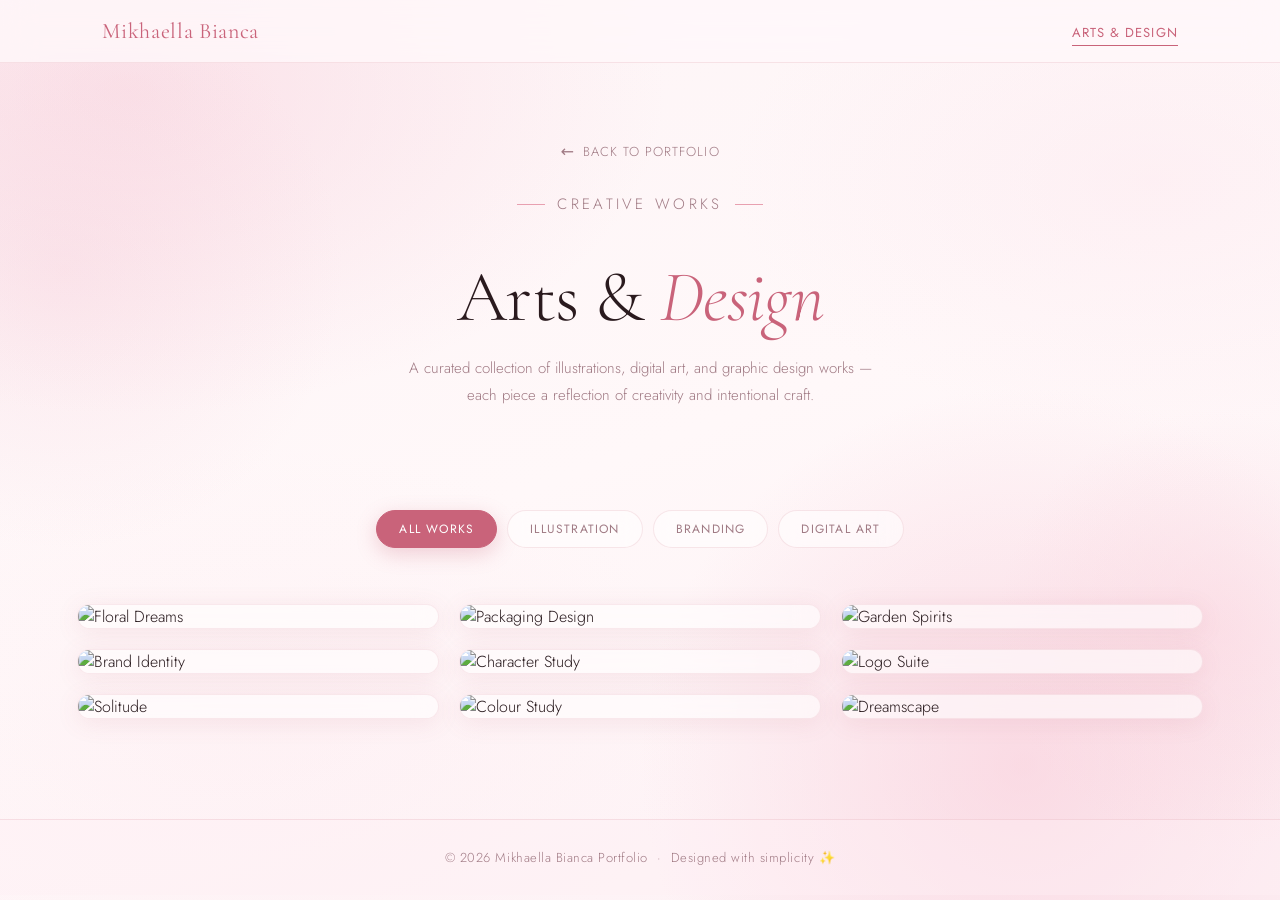
==== arts.html @ 5d2d9bb5 "Landing Page for arts and design" ====
<!DOCTYPE html>
<html lang="en">
<head>
  <meta charset="UTF-8" />
  <meta name="viewport" content="width=device-width, initial-scale=1.0"/>
  <title>Arts & Design — Bianca Mikhaella</title>
  <link rel="icon" type="image/png" href="icons/portfolioicon.png">
  <link rel="preconnect" href="https://fonts.googleapis.com">
  <link rel="preconnect" href="https://fonts.gstatic.com" crossorigin>
  <link href="https://fonts.googleapis.com/css2?family=Cormorant+Garamond:ital,wght@0,300;0,400;0,500;1,300;1,400&family=Jost:wght@300;400;500;600&display=swap" rel="stylesheet">
  <style>

    *, *::before, *::after {
      margin: 0; padding: 0;
      box-sizing: border-box;
      scroll-behavior: smooth;
    }

    :root {
      --rose:        #c9637a;
      --rose-light:  #e8a0b0;
      --rose-pale:   #f5d6de;
      --blush:       #fdf0f3;
      --cream:       #fefaf8;
      --text-dark:   #2a1a1e;
      --text-mid:    #6b4a52;
      --text-soft:   #a07a84;
      --border:      rgba(201,99,122,0.15);
      --glass:       rgba(255,255,255,0.55);
      --glass-nav:   rgba(255,248,250,0.80);
      --shadow-card: 0 4px 24px rgba(180,80,100,0.10);
      --serif:       'Cormorant Garamond', Georgia, serif;
      --sans:        'Jost', system-ui, sans-serif;
      --radius:      16px;
    }

    body {
      font-family: var(--sans);
      font-weight: 300;
      color: var(--text-dark);
      background: var(--cream);
      overflow-x: hidden;
      -webkit-font-smoothing: antialiased;
    }

    /* ── BACKGROUND MESH ── */
    body::before {
      content: '';
      position: fixed;
      inset: 0;
      background:
        radial-gradient(ellipse 70% 60% at 10% 10%,  #f8d0dc88 0%, transparent 60%),
        radial-gradient(ellipse 60% 50% at 90% 20%,  #fce4ec66 0%, transparent 55%),
        radial-gradient(ellipse 50% 70% at 80% 85%,  #f7c5d488 0%, transparent 60%),
        radial-gradient(ellipse 65% 55% at 20% 80%,  #fde8ee55 0%, transparent 55%),
        linear-gradient(160deg, #fdf4f6 0%, #fff8f9 50%, #fdf0f4 100%);
      z-index: -2;
      pointer-events: none;
    }

    body::after {
      content: '';
      position: fixed;
      inset: 0;
      background-image:
        radial-gradient(circle 280px at 5% 30%, #f2b8ca33, transparent),
        radial-gradient(circle 220px at 95% 70%, #f9cdd966, transparent);
      animation: driftBg 18s ease-in-out infinite alternate;
      z-index: -1;
      pointer-events: none;
    }

    @keyframes driftBg {
      0%   { transform: translate(0, 0) scale(1); }
      50%  { transform: translate(20px, -15px) scale(1.03); }
      100% { transform: translate(-10px, 10px) scale(0.98); }
    }

    ::-webkit-scrollbar { width: 6px; }
    ::-webkit-scrollbar-track { background: var(--blush); }
    ::-webkit-scrollbar-thumb { background: var(--rose-light); border-radius: 3px; }

    /* ── NAV ── */
    nav {
      width: 100%;
      padding: 18px 8%;
      display: flex;
      justify-content: space-between;
      align-items: center;
      position: fixed;
      top: 0;
      z-index: 1000;
      background: var(--glass-nav);
      backdrop-filter: blur(16px);
      -webkit-backdrop-filter: blur(16px);
      border-bottom: 1px solid var(--border);
      transition: box-shadow 0.3s;
    }

    nav.scrolled { box-shadow: 0 4px 20px rgba(180,80,100,0.08); }

    nav h2 {
      font-family: var(--serif);
      font-size: 22px;
      font-weight: 400;
      color: var(--rose);
      letter-spacing: 0.03em;
      text-decoration: none;
    }

    nav h2 a {
      color: inherit;
      text-decoration: none;
    }

    nav ul {
      display: flex;
      gap: 32px;
      list-style: none;
    }

    nav ul li a {
      text-decoration: none;
      color: var(--text-mid);
      font-size: 13px;
      font-weight: 400;
      letter-spacing: 0.08em;
      text-transform: uppercase;
      position: relative;
      transition: color 0.25s;
    }

    nav ul li a::after {
      content: '';
      position: absolute;
      bottom: -4px; left: 0;
      width: 0; height: 1px;
      background: var(--rose);
      transition: width 0.3s ease;
    }

    nav ul li a:hover { color: var(--rose); }
    nav ul li a:hover::after { width: 100%; }
    nav ul li a.active { color: var(--rose); }
    nav ul li a.active::after { width: 100%; }

    /* ── PAGE HERO ── */
    .page-hero {
      padding: 140px 8% 60px;
      text-align: center;
    }

    .page-hero-eyebrow {
      font-size: 11px;
      letter-spacing: 0.22em;
      text-transform: uppercase;
      color: var(--rose);
      margin-bottom: 16px;
      display: flex;
      align-items: center;
      justify-content: center;
      gap: 12px;
    }

    .page-hero-eyebrow::before,
    .page-hero-eyebrow::after {
      content: '';
      display: inline-block;
      width: 28px;
      height: 1px;
      background: var(--rose-light);
    }

    .page-hero h1 {
      font-family: var(--serif);
      font-size: clamp(44px, 7vw, 72px);
      font-weight: 300;
      color: var(--text-dark);
      line-height: 1.08;
      letter-spacing: -0.01em;
      margin-bottom: 18px;
    }

    .page-hero h1 em {
      font-style: italic;
      color: var(--rose);
    }

    .page-hero p {
      font-size: 15px;
      color: var(--text-soft);
      max-width: 480px;
      margin: 0 auto 40px;
      line-height: 1.85;
    }

    /* ── FILTER TABS ── */
    .filter-bar {
      display: flex;
      justify-content: center;
      gap: 10px;
      flex-wrap: wrap;
      margin-bottom: 56px;
      padding: 0 8%;
    }

    .filter-btn {
      padding: 9px 22px;
      border-radius: 30px;
      border: 1px solid var(--border);
      background: var(--glass);
      backdrop-filter: blur(10px);
      color: var(--text-soft);
      font-family: var(--sans);
      font-size: 12px;
      font-weight: 400;
      letter-spacing: 0.1em;
      text-transform: uppercase;
      cursor: pointer;
      transition: all 0.25s ease;
    }

    .filter-btn:hover {
      border-color: var(--rose-light);
      color: var(--rose);
    }

    .filter-btn.active {
      background: var(--rose);
      border-color: var(--rose);
      color: #fff;
      box-shadow: 0 6px 20px rgba(201,99,122,0.28);
    }

    /* ── MASONRY GRID ── */
    .masonry-wrap {
      padding: 0 6% 80px;
    }

    .masonry {
      columns: 3;
      column-gap: 20px;
    }

    .masonry-item {
      break-inside: avoid;
      margin-bottom: 20px;
      border-radius: var(--radius);
      overflow: hidden;
      background: var(--glass);
      backdrop-filter: blur(12px);
      border: 1px solid rgba(201,99,122,0.12);
      box-shadow: var(--shadow-card);
      cursor: pointer;
      position: relative;
      transition: transform 0.35s ease, box-shadow 0.35s ease;
      opacity: 0;
      transform: translateY(30px);
    }

    .masonry-item.visible {
      opacity: 1;
      transform: translateY(0);
      transition: opacity 0.6s ease, transform 0.6s ease, box-shadow 0.35s ease;
    }

    .masonry-item:hover {
      transform: translateY(-6px) scale(1.01);
      box-shadow: 0 20px 48px rgba(180,80,100,0.16);
    }

    .masonry-item img {
      width: 100%;
      display: block;
      object-fit: cover;
      transition: transform 0.5s ease, filter 0.4s ease;
      filter: saturate(0.92);
    }

    .masonry-item:hover img {
      transform: scale(1.04);
      filter: saturate(1.1);
    }

    /* ── ITEM OVERLAY ── */
    .item-overlay {
      position: absolute;
      inset: 0;
      background: linear-gradient(to top, rgba(42,10,18,0.75) 0%, transparent 55%);
      opacity: 0;
      transition: opacity 0.35s ease;
      display: flex;
      align-items: flex-end;
      padding: 22px;
    }

    .masonry-item:hover .item-overlay { opacity: 1; }

    .item-info { color: #fff; }

    .item-category {
      font-size: 10px;
      letter-spacing: 0.18em;
      text-transform: uppercase;
      color: var(--rose-light);
      margin-bottom: 5px;
    }

    .item-title {
      font-family: var(--serif);
      font-size: 18px;
      font-weight: 400;
      line-height: 1.2;
    }

    /* ── LIGHTBOX ── */
    .lightbox {
      position: fixed;
      inset: 0;
      z-index: 2000;
      background: rgba(20, 5, 10, 0.88);
      backdrop-filter: blur(12px);
      display: flex;
      align-items: center;
      justify-content: center;
      opacity: 0;
      pointer-events: none;
      transition: opacity 0.3s ease;
      padding: 32px;
    }

    .lightbox.open {
      opacity: 1;
      pointer-events: all;
    }

    .lightbox-inner {
      max-width: 820px;
      width: 100%;
      background: rgba(255,248,250,0.96);
      border-radius: 20px;
      overflow: hidden;
      box-shadow: 0 32px 80px rgba(0,0,0,0.4);
      transform: scale(0.92);
      transition: transform 0.35s ease;
      display: flex;
      flex-direction: column;
    }

    .lightbox.open .lightbox-inner { transform: scale(1); }

    .lightbox-img {
      width: 100%;
      max-height: 480px;
      object-fit: cover;
      display: block;
    }

    .lightbox-body {
      padding: 28px 32px;
      display: flex;
      justify-content: space-between;
      align-items: flex-start;
      gap: 20px;
    }

    .lightbox-meta .lb-category {
      font-size: 10px;
      letter-spacing: 0.18em;
      text-transform: uppercase;
      color: var(--rose);
      margin-bottom: 6px;
    }

    .lightbox-meta .lb-title {
      font-family: var(--serif);
      font-size: 26px;
      font-weight: 400;
      color: var(--text-dark);
      margin-bottom: 8px;
    }

    .lightbox-meta .lb-desc {
      font-size: 14px;
      color: var(--text-soft);
      line-height: 1.75;
      max-width: 420px;
    }

    .lightbox-close {
      width: 38px;
      height: 38px;
      border-radius: 50%;
      background: var(--rose-pale);
      border: none;
      cursor: pointer;
      display: flex;
      align-items: center;
      justify-content: center;
      flex-shrink: 0;
      font-size: 18px;
      color: var(--rose);
      transition: background 0.2s;
    }

    .lightbox-close:hover { background: var(--rose-light); color: #fff; }

    /* ── BACK LINK ── */
    .back-link {
      display: inline-flex;
      align-items: center;
      gap: 8px;
      font-size: 13px;
      letter-spacing: 0.08em;
      text-transform: uppercase;
      color: var(--text-soft);
      text-decoration: none;
      transition: color 0.2s;
      margin-bottom: 28px;
    }

    .back-link:hover { color: var(--rose); }
    .back-link::before { content: '←'; font-size: 16px; }

    /* ── FOOTER ── */
    footer {
      text-align: center;
      padding: 28px;
      color: var(--text-soft);
      font-size: 13px;
      border-top: 1px solid var(--border);
      background: rgba(255,240,244,0.4);
      letter-spacing: 0.04em;
    }

    /* ── RESPONSIVE ── */
    @media (max-width: 900px) {
      .masonry { columns: 2; }
    }

    @media (max-width: 600px) {
      nav ul { gap: 14px; }
      nav ul li a { font-size: 11px; }
      .masonry { columns: 1; }
      .masonry-wrap { padding: 0 4% 60px; }
      .page-hero { padding: 120px 5% 40px; }
      .lightbox-body { flex-direction: column; }
    }

  </style>
</head>
<body>

  <!-- ══════════ NAV ══════════ -->
  <nav id="navbar">
    <h2><a href="index.html">Mikhaella Bianca</a></h2>
    <ul>
      <li><a href="arts.html" class="active">Arts & Design</a></li>
    </ul>
  </nav>

  <!-- ══════════ PAGE HERO ══════════ -->
  <div class="page-hero">
    <a href="index.html" class="back-link">Back to Portfolio</a>
    <p class="page-hero-eyebrow">Creative Works</p>
    <h1>Arts &amp; <em>Design</em></h1>
    <p>A curated collection of illustrations, digital art, and graphic design works — each piece a reflection of creativity and intentional craft.</p>
  </div>

  <!-- ══════════ FILTER BAR ══════════ -->
  <div class="filter-bar">
    <button class="filter-btn active" data-filter="all">All Works</button>
    <button class="filter-btn" data-filter="illustration">Illustration</button>
    <button class="filter-btn" data-filter="branding">Branding</button>
    <button class="filter-btn" data-filter="digital-art">Digital Art</button>
  </div>

  <!-- ══════════ MASONRY GALLERY ══════════ -->
  <div class="masonry-wrap">
    <div class="masonry" id="masonryGrid">

      <!-- Replace src with your actual artwork images -->

      <div class="masonry-item" data-category="illustration" data-title="Floral Dreams" data-desc="A soft illustration series exploring the quiet beauty of botanicals in bloom. Created with a warm, dreamy palette.">
        <img src="https://images.unsplash.com/photo-1579783902614-a3fb3927b6a5?w=600&auto=format&fit=crop" alt="Floral Dreams">
        <div class="item-overlay">
          <div class="item-info">
            <div class="item-category">Illustration</div>
            <div class="item-title">Floral Dreams</div>
          </div>
        </div>
      </div>

      <div class="masonry-item" data-category="branding" data-title="Brand Identity — Rosé Studio" data-desc="Complete brand identity design for a boutique creative studio. Includes logo, color palette, and typography system.">
        <img src="https://images.unsplash.com/photo-1561070791-2526d30994b5?w=600&auto=format&fit=crop" alt="Brand Identity">
        <div class="item-overlay">
          <div class="item-info">
            <div class="item-category">Branding</div>
            <div class="item-title">Rosé Studio Identity</div>
          </div>
        </div>
      </div>

      <div class="masonry-item" data-category="digital-art" data-title="Solitude" data-desc="A digital painting exploring themes of solitude and introspection through muted tones and soft light.">
        <img src="https://images.unsplash.com/photo-1634017839464-5c339ebe3cb4?w=600&auto=format&fit=crop" alt="Solitude">
        <div class="item-overlay">
          <div class="item-info">
            <div class="item-category">Digital Art</div>
            <div class="item-title">Solitude</div>
          </div>
        </div>
      </div>

      <div class="masonry-item" data-category="branding" data-title="Packaging Design" data-desc="Minimal product packaging design for a skincare brand — soft gradients and elegant typography.">
        <img src="https://images.unsplash.com/photo-1586495777744-4e6232bf5f8a?w=600&auto=format&fit=crop" alt="Packaging Design">
        <div class="item-overlay">
          <div class="item-info">
            <div class="item-category">Branding</div>
            <div class="item-title">Packaging Design</div>
          </div>
        </div>
      </div>

      <div class="masonry-item" data-category="illustration" data-title="Character Study" data-desc="A character illustration series inspired by quiet, everyday moments and the beauty of the mundane.">
        <img src="https://images.unsplash.com/photo-1618005182384-a83a8bd57fbe?w=600&auto=format&fit=crop" alt="Character Study">
        <div class="item-overlay">
          <div class="item-info">
            <div class="item-category">Illustration</div>
            <div class="item-title">Character Study</div>
          </div>
        </div>
      </div>

      <div class="masonry-item" data-category="digital-art" data-title="Colour Study No. 3" data-desc="An abstract exploration of color relationships and emotional resonance through layered gradients.">
        <img src="https://images.unsplash.com/photo-1541701494587-cb58502866ab?w=600&auto=format&fit=crop" alt="Colour Study">
        <div class="item-overlay">
          <div class="item-info">
            <div class="item-category">Digital Art</div>
            <div class="item-title">Colour Study No. 3</div>
          </div>
        </div>
      </div>

      <div class="masonry-item" data-category="illustration" data-title="Garden Spirits" data-desc="Whimsical botanical illustrations featuring imagined flora from a fantastical garden world.">
        <img src="https://images.unsplash.com/photo-1558618666-fcd25c85cd64?w=600&auto=format&fit=crop" alt="Garden Spirits">
        <div class="item-overlay">
          <div class="item-info">
            <div class="item-category">Illustration</div>
            <div class="item-title">Garden Spirits</div>
          </div>
        </div>
      </div>

      <div class="masonry-item" data-category="branding" data-title="Logo Suite" data-desc="A collection of minimal logo marks designed for various creative and lifestyle brands.">
        <img src="https://images.unsplash.com/photo-1626785774573-4b799315345d?w=600&auto=format&fit=crop" alt="Logo Suite">
        <div class="item-overlay">
          <div class="item-info">
            <div class="item-category">Branding</div>
            <div class="item-title">Logo Suite</div>
          </div>
        </div>
      </div>

      <div class="masonry-item" data-category="digital-art" data-title="Dreamscape" data-desc="Surreal digital landscape painting blending reality and imagination in soft, otherworldly hues.">
        <img src="https://images.unsplash.com/photo-1572375992501-4b0892d50c69?w=600&auto=format&fit=crop" alt="Dreamscape">
        <div class="item-overlay">
          <div class="item-info">
            <div class="item-category">Digital Art</div>
            <div class="item-title">Dreamscape</div>
          </div>
        </div>
      </div>

    </div>
  </div>

  <!-- ══════════ LIGHTBOX ══════════ -->
  <div class="lightbox" id="lightbox">
    <div class="lightbox-inner">
      <img src="" alt="" class="lightbox-img" id="lbImg">
      <div class="lightbox-body">
        <div class="lightbox-meta">
          <div class="lb-category" id="lbCategory"></div>
          <div class="lb-title" id="lbTitle"></div>
          <div class="lb-desc" id="lbDesc"></div>
        </div>
        <button class="lightbox-close" id="lbClose">✕</button>
      </div>
    </div>
  </div>

  <!-- ══════════ FOOTER ══════════ -->
  <footer>
    © 2026 Mikhaella Bianca Portfolio &nbsp;·&nbsp; Designed with simplicity ✨
  </footer>

  <script>
    /* ── Nav scroll shadow ── */
    window.addEventListener('scroll', () => {
      document.getElementById('navbar').classList.toggle('scrolled', window.scrollY > 20);
    });

    /* ── Scroll fade-in for masonry items ── */
    const observer = new IntersectionObserver((entries) => {
      entries.forEach((entry, i) => {
        if (entry.isIntersecting) {
          setTimeout(() => entry.target.classList.add('visible'), i * 80);
          observer.unobserve(entry.target);
        }
      });
    }, { threshold: 0.08 });

    document.querySelectorAll('.masonry-item').forEach(el => observer.observe(el));

    /* ── Filter ── */
    const filterBtns = document.querySelectorAll('.filter-btn');
    const items = document.querySelectorAll('.masonry-item');

    filterBtns.forEach(btn => {
      btn.addEventListener('click', () => {
        filterBtns.forEach(b => b.classList.remove('active'));
        btn.classList.add('active');

        const filter = btn.dataset.filter;

        items.forEach(item => {
          const match = filter === 'all' || item.dataset.category === filter;
          item.style.display = match ? '' : 'none';
        });
      });
    });

    /* ── Lightbox ── */
    const lightbox  = document.getElementById('lightbox');
    const lbImg     = document.getElementById('lbImg');
    const lbTitle   = document.getElementById('lbTitle');
    const lbDesc    = document.getElementById('lbDesc');
    const lbCat     = document.getElementById('lbCategory');
    const lbClose   = document.getElementById('lbClose');

    items.forEach(item => {
      item.addEventListener('click', () => {
        lbImg.src          = item.querySelector('img').src;
        lbImg.alt          = item.dataset.title;
        lbTitle.textContent = item.dataset.title;
        lbDesc.textContent  = item.dataset.desc;
        lbCat.textContent   = item.querySelector('.item-category').textContent;
        lightbox.classList.add('open');
        document.body.style.overflow = 'hidden';
      });
    });

    function closeLightbox() {
      lightbox.classList.remove('open');
      document.body.style.overflow = '';
    }

    lbClose.addEventListener('click', closeLightbox);
    lightbox.addEventListener('click', (e) => { if (e.target === lightbox) closeLightbox(); });
    document.addEventListener('keydown', (e) => { if (e.key === 'Escape') closeLightbox(); });
  </script>

</body>
</html>
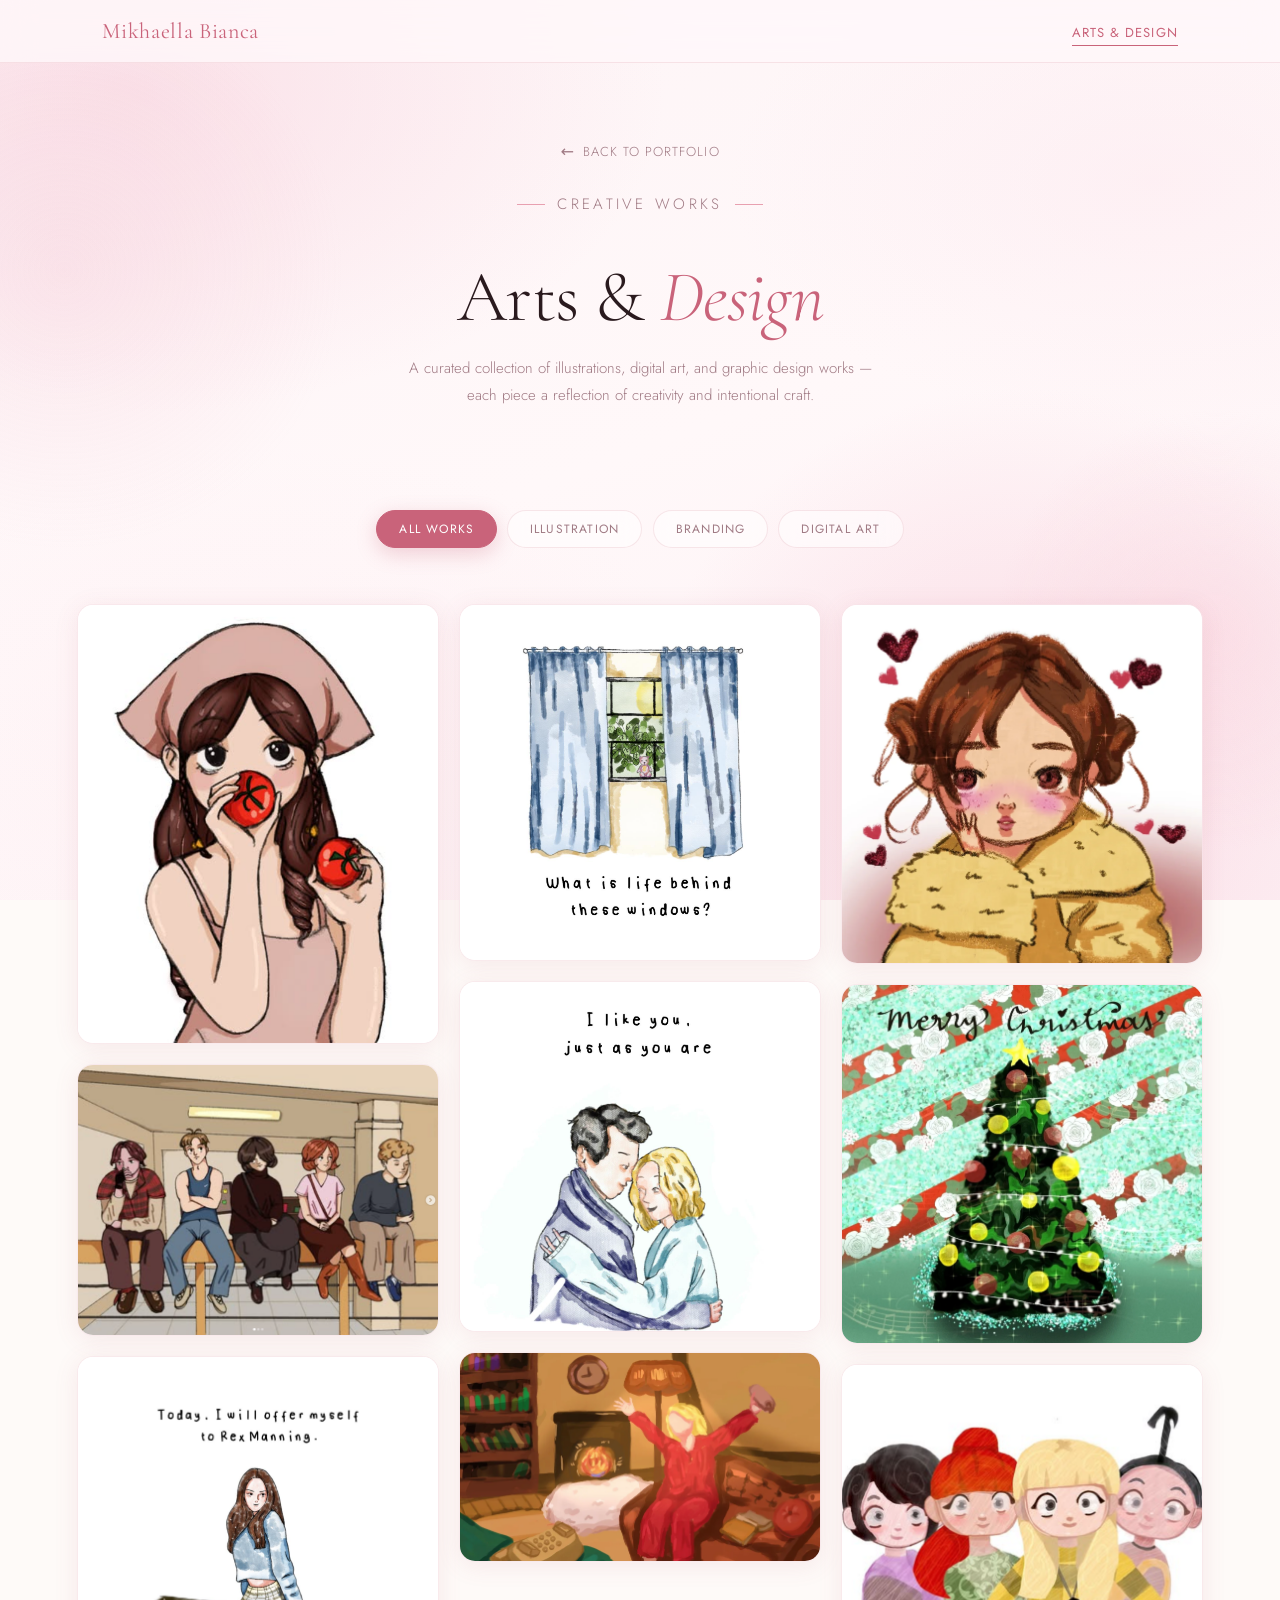
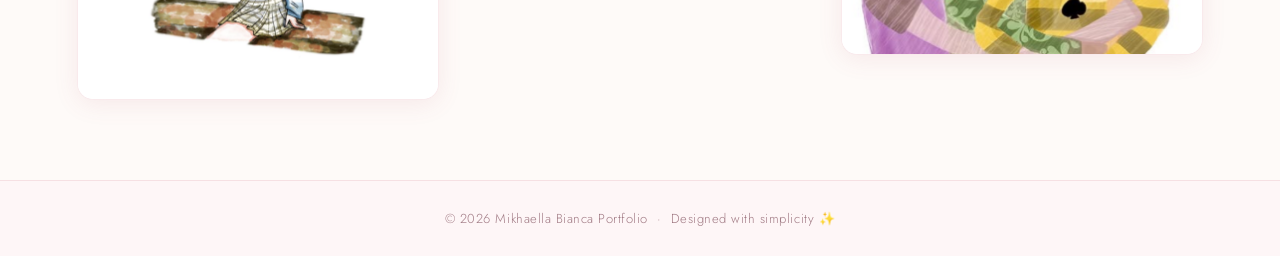
==== commit b972fde5: "Update arts.html" ====
--- a/arts.html
+++ b/arts.html
@@ -482,7 +482,7 @@
       <!-- Replace src with your actual artwork images -->
 
       <div class="masonry-item" data-category="illustration" data-title="Floral Dreams" data-desc="A soft illustration series exploring the quiet beauty of botanicals in bloom. Created with a warm, dreamy palette.">
-        <img src="https://images.unsplash.com/photo-1579783902614-a3fb3927b6a5?w=600&auto=format&fit=crop" alt="Floral Dreams">
+        <img src="imgdes/ArtsChannel/0749_art.png" alt="Floral Dreams">
         <div class="item-overlay">
           <div class="item-info">
             <div class="item-category">Illustration</div>
@@ -492,7 +492,7 @@
       </div>
 
       <div class="masonry-item" data-category="branding" data-title="Brand Identity — Rosé Studio" data-desc="Complete brand identity design for a boutique creative studio. Includes logo, color palette, and typography system.">
-        <img src="https://images.unsplash.com/photo-1561070791-2526d30994b5?w=600&auto=format&fit=crop" alt="Brand Identity">
+        <img src="imgdes/ArtsChannel/0750_art.png" alt="Brand Identity">
         <div class="item-overlay">
           <div class="item-info">
             <div class="item-category">Branding</div>
@@ -502,7 +502,7 @@
       </div>
 
       <div class="masonry-item" data-category="digital-art" data-title="Solitude" data-desc="A digital painting exploring themes of solitude and introspection through muted tones and soft light.">
-        <img src="https://images.unsplash.com/photo-1634017839464-5c339ebe3cb4?w=600&auto=format&fit=crop" alt="Solitude">
+        <img src="imgdes/ArtsChannel/0751_art.png" alt="Solitude">
         <div class="item-overlay">
           <div class="item-info">
             <div class="item-category">Digital Art</div>
@@ -512,7 +512,7 @@
       </div>
 
       <div class="masonry-item" data-category="branding" data-title="Packaging Design" data-desc="Minimal product packaging design for a skincare brand — soft gradients and elegant typography.">
-        <img src="https://images.unsplash.com/photo-1586495777744-4e6232bf5f8a?w=600&auto=format&fit=crop" alt="Packaging Design">
+        <img src="imgdes/ArtsChannel/0752_art.png" alt="Packaging Design">
         <div class="item-overlay">
           <div class="item-info">
             <div class="item-category">Branding</div>
@@ -522,7 +522,7 @@
       </div>
 
       <div class="masonry-item" data-category="illustration" data-title="Character Study" data-desc="A character illustration series inspired by quiet, everyday moments and the beauty of the mundane.">
-        <img src="https://images.unsplash.com/photo-1618005182384-a83a8bd57fbe?w=600&auto=format&fit=crop" alt="Character Study">
+        <img src="imgdes/ArtsChannel/0753_art.png" alt="Character Study">
         <div class="item-overlay">
           <div class="item-info">
             <div class="item-category">Illustration</div>
@@ -532,7 +532,7 @@
       </div>
 
       <div class="masonry-item" data-category="digital-art" data-title="Colour Study No. 3" data-desc="An abstract exploration of color relationships and emotional resonance through layered gradients.">
-        <img src="https://images.unsplash.com/photo-1541701494587-cb58502866ab?w=600&auto=format&fit=crop" alt="Colour Study">
+        <img src="imgdes/ArtsChannel/0754_art.png" alt="Colour Study">
         <div class="item-overlay">
           <div class="item-info">
             <div class="item-category">Digital Art</div>
@@ -542,7 +542,7 @@
       </div>
 
       <div class="masonry-item" data-category="illustration" data-title="Garden Spirits" data-desc="Whimsical botanical illustrations featuring imagined flora from a fantastical garden world.">
-        <img src="https://images.unsplash.com/photo-1558618666-fcd25c85cd64?w=600&auto=format&fit=crop" alt="Garden Spirits">
+        <img src="imgdes/ArtsChannel/0755_art.png" alt="Garden Spirits">
         <div class="item-overlay">
           <div class="item-info">
             <div class="item-category">Illustration</div>
@@ -552,7 +552,7 @@
       </div>
 
       <div class="masonry-item" data-category="branding" data-title="Logo Suite" data-desc="A collection of minimal logo marks designed for various creative and lifestyle brands.">
-        <img src="https://images.unsplash.com/photo-1626785774573-4b799315345d?w=600&auto=format&fit=crop" alt="Logo Suite">
+        <img src="imgdes/ArtsChannel/0756_art.png" alt="Logo Suite">
         <div class="item-overlay">
           <div class="item-info">
             <div class="item-category">Branding</div>
@@ -562,7 +562,7 @@
       </div>
 
       <div class="masonry-item" data-category="digital-art" data-title="Dreamscape" data-desc="Surreal digital landscape painting blending reality and imagination in soft, otherworldly hues.">
-        <img src="https://images.unsplash.com/photo-1572375992501-4b0892d50c69?w=600&auto=format&fit=crop" alt="Dreamscape">
+        <img src="imgdes/ArtsChannel/0757_art.png" alt="Dreamscape">
         <div class="item-overlay">
           <div class="item-info">
             <div class="item-category">Digital Art</div>
